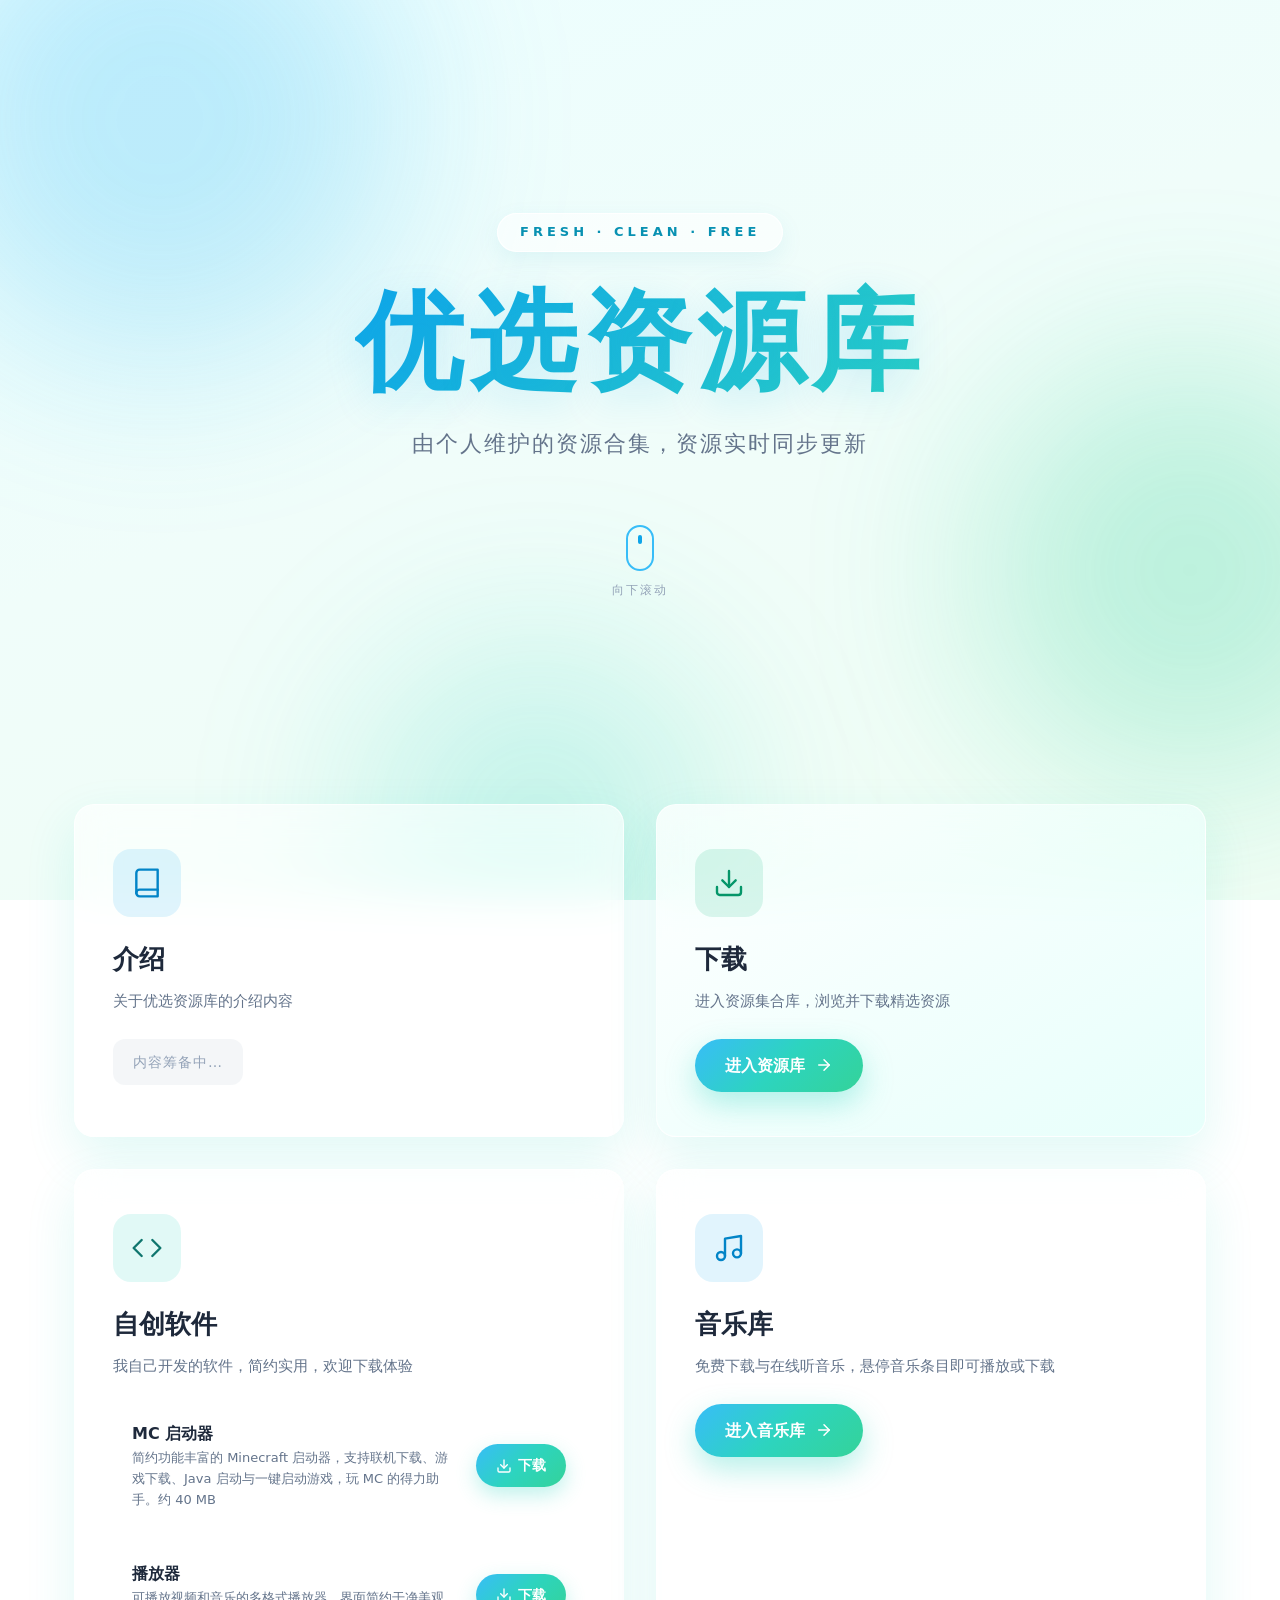
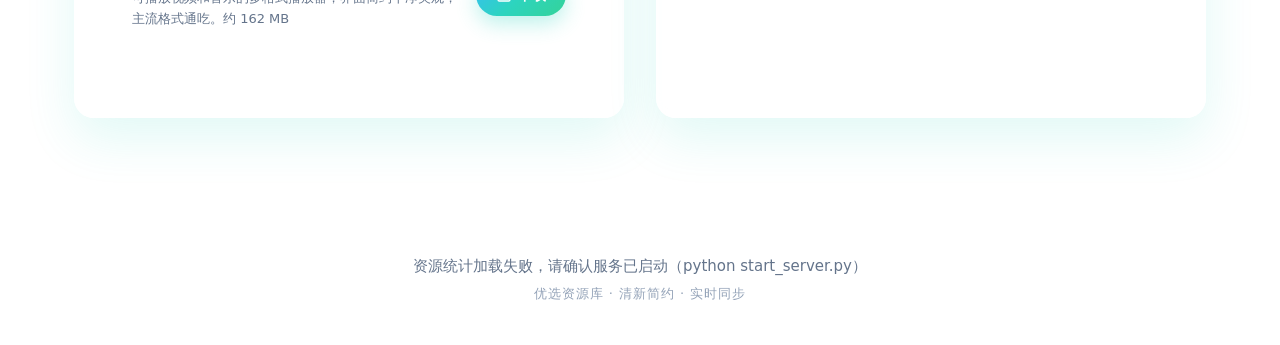
==== index.html @ d9711031 "Add website source and NovaLauncher installer" ====
<!DOCTYPE html>
<html lang="zh-CN">
<head>
<meta charset="utf-8">
<meta name="viewport" content="width=device-width, initial-scale=1">
<title>优选资源库 - 精选软件 · 系统工具 · 游戏资源，一站下载</title>
<link rel="stylesheet" href="assets/css/style.css">
</head>
<body class="page-home">

<!-- 滚动进度条 -->
<div class="scroll-progress" id="scrollProgress"></div>

<!-- 背景光斑（视差） -->
<div class="bg-blobs" id="bgBlobs">
  <div class="blob blob-1"></div>
  <div class="blob blob-2"></div>
  <div class="blob blob-3"></div>
</div>

<!-- ======== Hero 首屏 ======== -->
<header class="hero">
  <div class="hero-inner">
    <p class="hero-badge reveal">FRESH · CLEAN · FREE</p>
    <h1 class="hero-title reveal" data-delay="1">优选资源库</h1>
    <p class="hero-sub reveal" data-delay="2">由个人维护的资源合集，资源实时同步更新</p>
    <div class="hero-mouse reveal" data-delay="3" aria-hidden="true">
      <div class="mouse-body"><div class="mouse-wheel"></div></div>
      <span class="mouse-text">向下滚动</span>
    </div>
  </div>
</header>

<!-- ======== 卡片模块 ======== -->
<main class="cards-section">
  <div class="container">
    <div class="cards-grid">
      <!-- 介绍卡片（占位） -->
      <section class="card glass reveal" data-delay="1">
        <div class="card-icon icon-intro">
          <svg viewBox="0 0 24 24" fill="none" stroke="currentColor" stroke-width="1.8" stroke-linecap="round" stroke-linejoin="round"><path d="M4 19.5A2.5 2.5 0 0 1 6.5 17H20"/><path d="M6.5 2H20v20H6.5A2.5 2.5 0 0 1 4 19.5v-15A2.5 2.5 0 0 1 6.5 2z"/></svg>
        </div>
        <h2>介绍</h2>
        <p class="card-desc">关于优选资源库的介绍内容</p>
        <div class="placeholder-note">内容筹备中…</div>
      </section>

      <!-- 下载卡片 -->
      <section class="card glass card-highlight reveal" data-delay="2">
        <div class="card-icon icon-download">
          <svg viewBox="0 0 24 24" fill="none" stroke="currentColor" stroke-width="1.8" stroke-linecap="round" stroke-linejoin="round"><path d="M21 15v4a2 2 0 0 1-2 2H5a2 2 0 0 1-2-2v-4"/><polyline points="7 10 12 15 17 10"/><line x1="12" y1="15" x2="12" y2="3"/></svg>
        </div>
        <h2>下载</h2>
        <p class="card-desc">进入资源集合库，浏览并下载精选资源</p>
        <a class="btn btn-primary btn-glow" href="library.html">
          进入资源库
          <svg viewBox="0 0 24 24" fill="none" stroke="currentColor" stroke-width="2" stroke-linecap="round" stroke-linejoin="round"><line x1="5" y1="12" x2="19" y2="12"/><polyline points="12 5 19 12 12 19"/></svg>
        </a>
      </section>

      <!-- 自创软件卡片 -->
      <section class="card glass reveal" data-delay="3">
        <div class="card-icon icon-soft">
          <svg viewBox="0 0 24 24" fill="none" stroke="currentColor" stroke-width="1.8" stroke-linecap="round" stroke-linejoin="round"><polyline points="16 18 22 12 16 6"/><polyline points="8 6 2 12 8 18"/></svg>
        </div>
        <h2>自创软件</h2>
        <p class="card-desc">我自己开发的软件，简约实用，欢迎下载体验</p>
        <div class="soft-list">
          <div class="soft-item">
            <div class="soft-info">
              <div class="soft-name">MC 启动器</div>
              <div class="soft-desc">简约功能丰富的 Minecraft 启动器，支持联机下载、游戏下载、Java 启动与一键启动游戏，玩 MC 的得力助手。约 40 MB</div>
            </div>
            <a class="soft-dl" href="/download/自制软件/NovaLauncher_Setup.exe">
              <svg viewBox="0 0 24 24" fill="none" stroke="currentColor" stroke-width="2" stroke-linecap="round" stroke-linejoin="round"><path d="M21 15v4a2 2 0 0 1-2 2H5a2 2 0 0 1-2-2v-4"/><polyline points="7 10 12 15 17 10"/><line x1="12" y1="15" x2="12" y2="3"/></svg>
              下载
            </a>
          </div>
          <div class="soft-item">
            <div class="soft-info">
              <div class="soft-name">播放器</div>
              <div class="soft-desc">可播放视频和音乐的多格式播放器，界面简约干净美观，主流格式通吃。约 162 MB</div>
            </div>
            <a class="soft-dl" href="/download/自制软件/setup.exe">
              <svg viewBox="0 0 24 24" fill="none" stroke="currentColor" stroke-width="2" stroke-linecap="round" stroke-linejoin="round"><path d="M21 15v4a2 2 0 0 1-2 2H5a2 2 0 0 1-2-2v-4"/><polyline points="7 10 12 15 17 10"/><line x1="12" y1="15" x2="12" y2="3"/></svg>
              下载
            </a>
          </div>
        </div>
      </section>

      <!-- 音乐库卡片 -->
      <section class="card glass reveal" data-delay="4">
        <div class="card-icon icon-music">
          <svg viewBox="0 0 24 24" fill="none" stroke="currentColor" stroke-width="1.8" stroke-linecap="round" stroke-linejoin="round"><path d="M9 18V5l12-2v13"/><circle cx="6" cy="18" r="3"/><circle cx="18" cy="16" r="3"/></svg>
        </div>
        <h2>音乐库</h2>
        <p class="card-desc">免费下载与在线听音乐，悬停音乐条目即可播放或下载</p>
        <a class="btn btn-primary btn-glow" href="music.html">
          进入音乐库
          <svg viewBox="0 0 24 24" fill="none" stroke="currentColor" stroke-width="2" stroke-linecap="round" stroke-linejoin="round"><line x1="5" y1="12" x2="19" y2="12"/><polyline points="12 5 19 12 12 19"/></svg>
        </a>
      </section>
    </div>
  </div>
</main>

<!-- ======== 页脚 ======== -->
<footer class="footer reveal">
  <div class="container">
    <p id="footerStats" class="footer-stats">正在读取资源统计…</p>
    <p class="footer-note">优选资源库 · 清新简约 · 实时同步</p>
  </div>
</footer>

<script src="assets/js/api.js"></script>
<script src="assets/js/main.js"></script>
</body>
</html>
---- assets/css/style.css ----
/* ---------- 独立鼠标光标（MC 像素风格） ---------- */
body {
  cursor: url("../cursors/site-default.ico") 1 1, default;
}
a, button, .btn, .res-card, .inner-file, .folder-dir-link, .nav-back,
input, select, textarea, [role="button"] {
  cursor: url("../cursors/site-pointer.ico") 6 1, pointer;
}

/* ============================================================
   优选资源库 - 全局样式
   清新风格：青蓝→薄荷绿渐变 / 玻璃拟态 / 圆角柔和阴影
   ============================================================ */

:root {
  --c-primary: #0ea5e9;      /* 青蓝 */
  --c-mint: #10b981;         /* 薄荷绿 */
  --c-accent: #2dd4bf;
  --c-bg: #f0fdfa;
  --c-text: #1e293b;
  --c-text-soft: #64748b;
  --c-text-faint: #94a3b8;
  --grad-main: linear-gradient(135deg, #38bdf8 0%, #2dd4bf 50%, #34d399 100%);
  --grad-hero: linear-gradient(135deg, #0ea5e9, #2dd4bf, #34d399);
  --radius: 20px;
  --shadow-card: 0 20px 50px rgba(45, 212, 191, 0.14);
  --shadow-hover: 0 28px 60px rgba(14, 165, 233, 0.20);
  --glass-bg: rgba(255, 255, 255, 0.66);
  --glass-border: rgba(255, 255, 255, 0.72);
}

* { margin: 0; padding: 0; box-sizing: border-box; }

html { scroll-behavior: smooth; }

body {
  font-family: "PingFang SC", "Microsoft YaHei", "Segoe UI", system-ui, -apple-system, sans-serif;
  background: linear-gradient(160deg, #ecfeff 0%, #f0fdfa 45%, #f0fdf4 100%);
  background-attachment: fixed;
  color: var(--c-text);
  line-height: 1.6;
  min-height: 100vh;
  overflow-x: hidden;
}

.container { max-width: 1180px; margin: 0 auto; padding: 0 24px; }

/* ---------- 滚动进度条 ---------- */
.scroll-progress {
  position: fixed; top: 0; left: 0; height: 4px; width: 0%;
  background: var(--grad-main); z-index: 9999;
  border-radius: 0 4px 4px 0;
  transition: width .08s linear;
}

/* ---------- 背景光斑（视差） ---------- */
.bg-blobs { position: fixed; inset: 0; z-index: -1; overflow: hidden; pointer-events: none; }
.bg-blobs-dim { opacity: .55; }
.blob {
  position: absolute; border-radius: 50%;
  filter: blur(90px); opacity: .55;
  transition: transform .3s ease-out;
  will-change: transform;
}
.blob-1 { width: 480px; height: 480px; background: rgba(56, 189, 248, .5); top: -120px; left: -80px; }
.blob-2 { width: 420px; height: 420px; background: rgba(52, 211, 153, .5); top: 40%; right: -120px; }
.blob-3 { width: 360px; height: 360px; background: rgba(45, 212, 191, .4); bottom: -100px; left: 28%; }

/* ---------- Reveal 滚动动画 ---------- */
.reveal {
  opacity: 0;
  transform: translateY(28px) scale(0.97);
  transition: opacity .8s cubic-bezier(.22, .61, .36, 1),
              transform .8s cubic-bezier(.22, .61, .36, 1);
  will-change: opacity, transform;
}
.reveal.visible { opacity: 1; transform: none; }

/* ---------- 玻璃拟态 ---------- */
.glass {
  background: var(--glass-bg);
  backdrop-filter: blur(20px) saturate(150%);
  -webkit-backdrop-filter: blur(20px) saturate(150%);
  border: 1px solid var(--glass-border);
  border-radius: var(--radius);
  box-shadow: var(--shadow-card);
}

/* ---------- 标签 ---------- */
.tag {
  display: inline-block; padding: 4px 12px; border-radius: 999px;
  font-size: 12px; font-weight: 600; letter-spacing: .5px;
  margin-right: 8px; vertical-align: middle;
}
.tag-category { background: rgba(45, 212, 191, .14); color: #0f766e; }
.tag-type { background: rgba(14, 165, 233, .12); color: #0369a1; }

/* ============================================================
   主页
   ============================================================ */
.hero {
  min-height: 86vh;
  display: flex; align-items: center; justify-content: center;
  text-align: center;
  padding: 80px 24px 40px;
  position: relative;
}
.hero-inner { max-width: 900px; }

.hero-badge {
  display: inline-block; font-size: 13px; font-weight: 700;
  letter-spacing: 4px; color: #0891b2;
  background: rgba(255, 255, 255, .6); border: 1px solid rgba(255, 255, 255, .9);
  padding: 8px 22px; border-radius: 999px; margin-bottom: 28px;
  box-shadow: 0 8px 24px rgba(8, 145, 178, .08);
}

.hero-title {
  font-size: clamp(52px, 10vw, 108px);
  font-weight: 900;
  letter-spacing: 6px;
  line-height: 1.15;
  background: var(--grad-hero);
  background-size: 220% 220%;
  -webkit-background-clip: text;
  background-clip: text;
  color: transparent;
  animation: gradientFlow 6s ease infinite;
  text-shadow: 0 10px 40px rgba(14, 165, 233, .18);
}
@keyframes gradientFlow {
  0%, 100% { background-position: 0% 50%; }
  50% { background-position: 100% 50%; }
}

.hero-sub {
  margin-top: 22px; font-size: clamp(16px, 2.6vw, 22px);
  color: var(--c-text-soft); font-weight: 400; letter-spacing: 2px;
}

/* 鼠标滚动指示 */
.hero-mouse { margin-top: 64px; display: flex; flex-direction: column; align-items: center; gap: 10px; }
.mouse-body {
  width: 28px; height: 46px; border: 2px solid #38bdf8; border-radius: 16px;
  display: flex; justify-content: center; padding-top: 8px;
  animation: breathe 2.4s ease-in-out infinite;
}
.mouse-wheel {
  width: 4px; height: 9px; border-radius: 4px; background: var(--c-primary);
  animation: wheelDrop 1.6s ease-in-out infinite;
}
.mouse-text { font-size: 12px; color: var(--c-text-faint); letter-spacing: 2px; }
@keyframes wheelDrop {
  0% { transform: translateY(0); opacity: 1; }
  70% { transform: translateY(12px); opacity: 0; }
  100% { transform: translateY(0); opacity: 0; }
}
@keyframes breathe {
  0%, 100% { transform: translateY(0); }
  50% { transform: translateY(7px); }
}

/* ---------- 卡片模块 ---------- */
.cards-section { padding: 30px 0 90px; }
.cards-grid {
  display: grid; grid-template-columns: repeat(2, 1fr);
  gap: 32px;
}
.cards-grid-small { grid-template-columns: repeat(4, 1fr); gap: 22px; }

.card {
  padding: 44px 38px;
  display: flex; flex-direction: column; align-items: flex-start;
  transition: transform .35s cubic-bezier(.22, .61, .36, 1), box-shadow .35s;
}
.card:hover { transform: translateY(-10px); box-shadow: var(--shadow-hover); }
.card-highlight {
  background: linear-gradient(150deg, rgba(255,255,255,.78), rgba(224,255,250,.78));
}
.card-icon {
  width: 68px; height: 68px; border-radius: 18px;
  display: flex; align-items: center; justify-content: center;
  margin-bottom: 22px;
}
.card-icon svg { width: 32px; height: 32px; }
.icon-intro { background: rgba(14, 165, 233, .12); color: #0284c7; }
.icon-download { background: rgba(16, 185, 129, .14); color: #059669; }

.card h2 { font-size: 26px; font-weight: 800; margin-bottom: 8px; }
.card-desc { color: var(--c-text-soft); font-size: 15px; margin-bottom: 26px; }
.placeholder-note {
  padding: 12px 20px; border-radius: 12px;
  background: rgba(148, 163, 184, .10); color: var(--c-text-faint);
  font-size: 14px; letter-spacing: 1px;
}

/* ---------- 按钮 ---------- */
.btn {
  display: inline-flex; align-items: center; gap: 10px;
  padding: 14px 30px; border-radius: 999px;
  font-size: 16px; font-weight: 700; text-decoration: none;
  cursor: pointer; border: none; transition: all .3s;
}
.btn svg { width: 18px; height: 18px; }
.btn-primary {
  background: var(--grad-main); color: #fff;
  box-shadow: 0 12px 30px rgba(45, 212, 191, .35);
}
.btn-primary:hover { transform: translateY(-2px); box-shadow: 0 16px 38px rgba(45, 212, 191, .45); }
.btn-primary:active { transform: translateY(0); }
.btn-secondary {
  background: rgba(255,255,255,.65);
  color: #0f766e;
  border: 1px solid rgba(15,118,110,.35);
}
.btn-secondary:hover {
  background: rgba(45,212,191,.12);
  border-color: rgba(15,118,110,.6);
  transform: translateY(-2px);
}

/* 下载按钮发光/涟漪 */
.btn-glow { position: relative; overflow: hidden; }
.btn-glow::after {
  content: ""; position: absolute; inset: 0;
  background: linear-gradient(120deg, transparent 30%, rgba(255,255,255,.35) 50%, transparent 70%);
  transform: translateX(-120%);
  transition: transform .6s;
}
.btn-glow:hover::after { transform: translateX(120%); }

/* ---------- 自创软件卡片 ---------- */
.icon-soft { background: rgba(45, 212, 191, .14); color: #0f766e; }
.icon-music { background: rgba(14, 165, 233, .12); color: #0284c7; }

.soft-list { display: flex; flex-direction: column; gap: 16px; width: 100%; margin-bottom: 26px; }
.soft-item {
  display: flex; align-items: center; gap: 16px;
  padding: 16px 18px; border-radius: 16px;
  background: rgba(255, 255, 255, .6); border: 1px solid rgba(255, 255, 255, .85);
  transition: all .25s;
}
.soft-item:hover { transform: translateY(-4px); box-shadow: 0 12px 28px rgba(45, 212, 191, .16); border-color: rgba(45, 212, 191, .5); }
.soft-info { flex: 1; min-width: 0; }
.soft-name { font-size: 16px; font-weight: 800; }
.soft-desc { font-size: 13px; color: var(--c-text-soft); margin-top: 2px; line-height: 1.6; }
.soft-dl {
  display: inline-flex; align-items: center; gap: 6px; flex-shrink: 0;
  padding: 10px 20px; border-radius: 999px;
  background: var(--grad-main); color: #fff;
  font-size: 14px; font-weight: 700; text-decoration: none;
  box-shadow: 0 8px 20px rgba(45, 212, 191, .3);
  transition: all .3s;
}
.soft-dl:hover { transform: translateY(-2px); box-shadow: 0 12px 28px rgba(45, 212, 191, .42); }
.soft-dl svg { width: 16px; height: 16px; }

/* ---------- 页脚 ---------- */
.footer { padding: 46px 0 40px; text-align: center; }
.footer-stats { font-size: 15px; color: var(--c-text-soft); margin-bottom: 6px; }
.footer-stats strong { color: var(--c-primary); font-size: 18px; }
.footer-note { font-size: 13px; color: var(--c-text-faint); letter-spacing: 1px; }

/* ============================================================
   集合库 & 详情页
   ============================================================ */
.topnav { position: sticky; top: 14px; z-index: 100; margin: 16px auto 0; max-width: 1180px; width: calc(100% - 48px); border-radius: 18px; }
.nav-inner { display: flex; align-items: center; justify-content: space-between; padding: 14px 24px; }
.brand { font-size: 19px; font-weight: 800; text-decoration: none; color: transparent; background: var(--grad-hero); -webkit-background-clip: text; background-clip: text; }
.nav-back { display: inline-flex; align-items: center; gap: 6px; color: var(--c-text-soft); text-decoration: none; font-size: 14px; font-weight: 600; transition: color .25s; }
.nav-back:hover { color: var(--c-primary); }
.nav-back svg { width: 16px; height: 16px; }

.page-main { padding: 40px 24px 80px; }
.page-head { text-align: center; margin-bottom: 32px; }
.page-head h1 { font-size: clamp(30px, 5vw, 44px); font-weight: 900; letter-spacing: 2px; background: var(--grad-hero); -webkit-background-clip: text; background-clip: text; color: transparent; }
.page-sub { color: var(--c-text-soft); font-size: 15px; margin-top: 8px; }

/* ---------- 搜索框 ---------- */
.search-bar {
  display: flex; align-items: center; gap: 12px;
  max-width: 620px; margin: 0 auto 44px;
  padding: 14px 20px; border-radius: 999px;
  transition: box-shadow .3s, border-color .3s;
}
.search-bar:focus-within { box-shadow: 0 14px 36px rgba(45, 212, 191, .18); }
.search-bar svg { width: 20px; height: 20px; color: var(--c-text-faint); flex-shrink: 0; }
.search-bar input {
  flex: 1; border: none; outline: none; background: transparent;
  font-size: 15px; color: var(--c-text);
}
.search-bar input::placeholder { color: var(--c-text-faint); }
.search-count { font-size: 13px; color: var(--c-text-faint); white-space: nowrap; }

/* ---------- 分类分区 ---------- */
.category-section { margin-bottom: 48px; }
.category-title {
  display: flex; align-items: center; gap: 12px;
  font-size: 22px; font-weight: 800; margin-bottom: 20px;
}
.category-title::before {
  content: ""; width: 8px; height: 26px; border-radius: 8px;
  background: var(--grad-main);
}
.category-count { font-size: 13px; font-weight: 600; color: var(--c-text-faint); background: rgba(148,163,184,.12); padding: 3px 12px; border-radius: 999px; }

/* ---------- 资源卡片 ---------- */
.res-card {
  display: flex; flex-direction: column;
  padding: 24px 22px; border-radius: 18px;
  text-decoration: none; color: var(--c-text);
  background: var(--glass-bg);
  backdrop-filter: blur(16px) saturate(140%);
  -webkit-backdrop-filter: blur(16px) saturate(140%);
  border: 1px solid var(--glass-border);
  box-shadow: 0 8px 24px rgba(45, 212, 191, .08);
  transition: transform .3s cubic-bezier(.22, .61, .36, 1), box-shadow .3s;
  min-height: 180px;
}
.res-card:hover { transform: translateY(-8px); box-shadow: var(--shadow-hover); }
.res-card-name { font-size: 16.5px; font-weight: 800; margin-bottom: 8px; word-break: break-all; }
.res-card-desc { font-size: 13.5px; color: var(--c-text-soft); flex: 1; margin-bottom: 16px; }
.res-card-foot { display: flex; align-items: center; justify-content: space-between; gap: 10px; }
.res-size { font-size: 13px; font-weight: 700; color: var(--c-primary); }
.res-meta { display: flex; gap: 8px; flex-wrap: wrap; }
.res-meta .tag { margin: 0; }

/* 文件夹卡片小标 */
.res-kind { font-size: 12px; color: #0f766e; background: rgba(45,212,191,.12); padding: 3px 10px; border-radius: 999px; font-weight: 600; }

/* ---------- 加载中 / 空状态 ---------- */
/* 通用：hidden 属性优先于任何 display 样式，保证加载/空状态提示可正确隐藏 */
[hidden] { display: none !important; }

.loading-wrap { display: flex; flex-direction: column; align-items: center; gap: 16px; padding: 80px 0; color: var(--c-text-soft); }
.spinner {
  width: 44px; height: 44px; border-radius: 50%;
  border: 4px solid rgba(45, 212, 191, .2);
  border-top-color: var(--c-primary);
  animation: spin 0.9s linear infinite;
}
@keyframes spin { to { transform: rotate(360deg); } }

.empty-state { text-align: center; padding: 70px 0; }
.empty-icon { width: 72px; height: 72px; margin: 0 auto 18px; border-radius: 50%; background: rgba(148,163,184,.12); display: flex; align-items: center; justify-content: center; }
.empty-icon svg { width: 34px; height: 34px; color: var(--c-text-faint); }
.empty-title { font-size: 20px; font-weight: 800; margin-bottom: 6px; }
.empty-sub { color: var(--c-text-soft); font-size: 14px; margin-bottom: 22px; }

/* ============================================================
   详情页
   ============================================================ */
.detail-card { padding: 44px 48px; }
.detail-head { margin-bottom: 28px; }
.detail-head h1 { font-size: clamp(26px, 4vw, 36px); font-weight: 900; margin: 14px 0 10px; word-break: break-all; }
.detail-desc { color: var(--c-text-soft); font-size: 16px; }

.detail-meta {
  display: grid; grid-template-columns: repeat(4, 1fr); gap: 16px;
  padding: 22px 0; border-top: 1px dashed rgba(148,163,184,.3); border-bottom: 1px dashed rgba(148,163,184,.3);
  margin-bottom: 26px;
}
.meta-item { display: flex; flex-direction: column; gap: 4px; }
.meta-label { font-size: 12px; color: var(--c-text-faint); letter-spacing: 1px; }
.meta-value { font-size: 15px; font-weight: 700; }
.meta-path { font-size: 12.5px; font-weight: 500; color: var(--c-text-soft); word-break: break-all; }

.detail-intro { font-size: 15px; color: var(--c-text); line-height: 1.9; margin-bottom: 34px; }
.detail-intro p { margin-bottom: 10px; }

.download-zone {
  display: flex; align-items: center; gap: 20px; flex-wrap: wrap;
  padding: 26px; border-radius: 18px;
  background: linear-gradient(135deg, rgba(56,189,248,.10), rgba(52,211,153,.10));
  border: 1px solid rgba(45, 212, 191, .25);
  margin-bottom: 30px;
}
.download-zone .btn { font-size: 17px; padding: 16px 36px; }
.download-size { font-size: 14px; color: var(--c-text-soft); }
.download-size strong { color: var(--c-primary); font-size: 17px; }
.folder-dir-link { font-size: 14px; color: var(--c-primary); font-weight: 600; text-decoration: none; border-bottom: 2px solid rgba(14,165,233,.25); }

.section-title { font-size: 20px; font-weight: 800; margin: 10px 0 20px; }
.section-subtitle { font-size: 17px; font-weight: 800; margin-bottom: 8px; }
.inner-hint { font-size: 13px; color: var(--c-text-faint); margin-bottom: 16px; }

.inner-files { display: flex; flex-direction: column; gap: 10px; }
.inner-file {
  display: flex; align-items: center; justify-content: space-between; gap: 14px;
  padding: 12px 18px; border-radius: 14px;
  background: rgba(255,255,255,.55); border: 1px solid rgba(255,255,255,.85);
  text-decoration: none; color: var(--c-text); transition: all .25s;
}
.inner-file:hover { transform: translateX(6px); box-shadow: 0 8px 20px rgba(45,212,191,.14); border-color: rgba(45,212,191,.5); }
.inner-file-name { font-weight: 600; font-size: 14.5px; word-break: break-all; }
.inner-file-meta { display: flex; align-items: center; gap: 12px; flex-shrink: 0; }
.inner-file-size { font-size: 13px; color: var(--c-text-faint); }
.inner-file-dl { font-size: 13px; font-weight: 700; color: var(--c-primary); }

/* ============================================================
   音乐库
   ============================================================ */
.music-hint { text-align: center; color: var(--c-text-faint); font-size: 13px; margin: -18px 0 34px; letter-spacing: 1px; }
.music-list { display: flex; flex-direction: column; gap: 12px; max-width: 760px; margin: 0 auto; }
.music-item {
  position: relative;
  display: flex; align-items: center; gap: 16px;
  padding: 16px 20px; border-radius: 16px;
  background: var(--glass-bg);
  backdrop-filter: blur(16px) saturate(140%);
  -webkit-backdrop-filter: blur(16px) saturate(140%);
  border: 1px solid var(--glass-border);
  box-shadow: 0 8px 24px rgba(45, 212, 191, .08);
  transition: transform .3s cubic-bezier(.22, .61, .36, 1), box-shadow .3s, border-color .3s, background .3s;
}
.music-item:hover { transform: translateY(-6px); box-shadow: var(--shadow-hover); border-color: rgba(45, 212, 191, .45); }
.music-item.playing {
  border-color: rgba(45, 212, 191, .65);
  background: linear-gradient(135deg, rgba(56, 189, 248, .12), rgba(52, 211, 153, .12));
}
.music-cover {
  width: 52px; height: 52px; border-radius: 14px; flex-shrink: 0;
  display: flex; align-items: center; justify-content: center;
  background: linear-gradient(135deg, rgba(56, 189, 248, .18), rgba(52, 211, 153, .18));
  color: var(--c-primary);
}
.music-cover svg { width: 26px; height: 26px; }
.music-info { flex: 1; min-width: 0; }
.music-name { font-size: 16px; font-weight: 800; word-break: break-all; }
.music-size { font-size: 13px; color: var(--c-text-faint); margin-top: 2px; }
.music-actions {
  display: flex; align-items: center; gap: 10px; flex-shrink: 0;
  opacity: 0; transform: translateX(14px);
  transition: opacity .3s, transform .3s;
}
.music-item:hover .music-actions,
.music-item.playing .music-actions { opacity: 1; transform: none; }
.music-btn {
  display: inline-flex; align-items: center; justify-content: center;
  width: 44px; height: 44px; border-radius: 50%;
  border: none; cursor: pointer; text-decoration: none;
  transition: all .3s;
}
.music-btn svg { width: 20px; height: 20px; }
.music-play {
  background: var(--grad-main); color: #fff;
  box-shadow: 0 10px 24px rgba(45, 212, 191, .4);
}
.music-play:hover { transform: scale(1.08); box-shadow: 0 14px 30px rgba(45, 212, 191, .5); }
.music-dl {
  background: rgba(255, 255, 255, .8); color: #0f766e;
  border: 1px solid rgba(15, 118, 110, .35);
}
.music-dl:hover { transform: scale(1.08); background: rgba(45, 212, 191, .14); }

/* 底部迷你播放器 */
.music-player-bar {
  position: fixed; left: 50%; bottom: 24px; transform: translateX(-50%);
  z-index: 200; width: min(680px, calc(100% - 32px));
  display: flex; align-items: center; gap: 14px;
  padding: 14px 20px; border-radius: 18px;
  background: rgba(255, 255, 255, .85);
  backdrop-filter: blur(20px) saturate(150%);
  -webkit-backdrop-filter: blur(20px) saturate(150%);
  border: 1px solid rgba(255, 255, 255, .9);
  box-shadow: 0 24px 60px rgba(14, 165, 233, .22);
}
.music-player-name {
  font-size: 14px; font-weight: 700; color: var(--c-text);
  max-width: 180px; overflow: hidden; text-overflow: ellipsis; white-space: nowrap;
  flex-shrink: 0;
}
.music-player-bar audio { flex: 1; height: 40px; min-width: 0; }
.music-player-close {
  flex-shrink: 0; width: 32px; height: 32px; border-radius: 50%;
  border: none; background: rgba(148, 163, 184, .14); color: var(--c-text-soft);
  cursor: pointer; display: inline-flex; align-items: center; justify-content: center;
  transition: all .25s;
}
.music-player-close:hover { background: rgba(148, 163, 184, .28); }
.music-player-close svg { width: 16px; height: 16px; }

/* ---------- 响应式 ---------- */
@media (max-width: 900px) {
  .cards-grid { grid-template-columns: 1fr; }
  .cards-grid-small { grid-template-columns: repeat(2, 1fr); }
  .detail-meta { grid-template-columns: repeat(2, 1fr); }
  .detail-card { padding: 30px 24px; }
}
@media (max-width: 560px) {
  .cards-grid-small { grid-template-columns: 1fr; }
  .hero { min-height: 78vh; }
  .hero-title { letter-spacing: 2px; }
  .container { padding: 0 16px; }
  .topnav { width: calc(100% - 28px); }
}
@media (hover: none) {
  .music-actions { opacity: 1; transform: none; }
}
@media (max-width: 560px) {
  .music-player-name { display: none; }
}
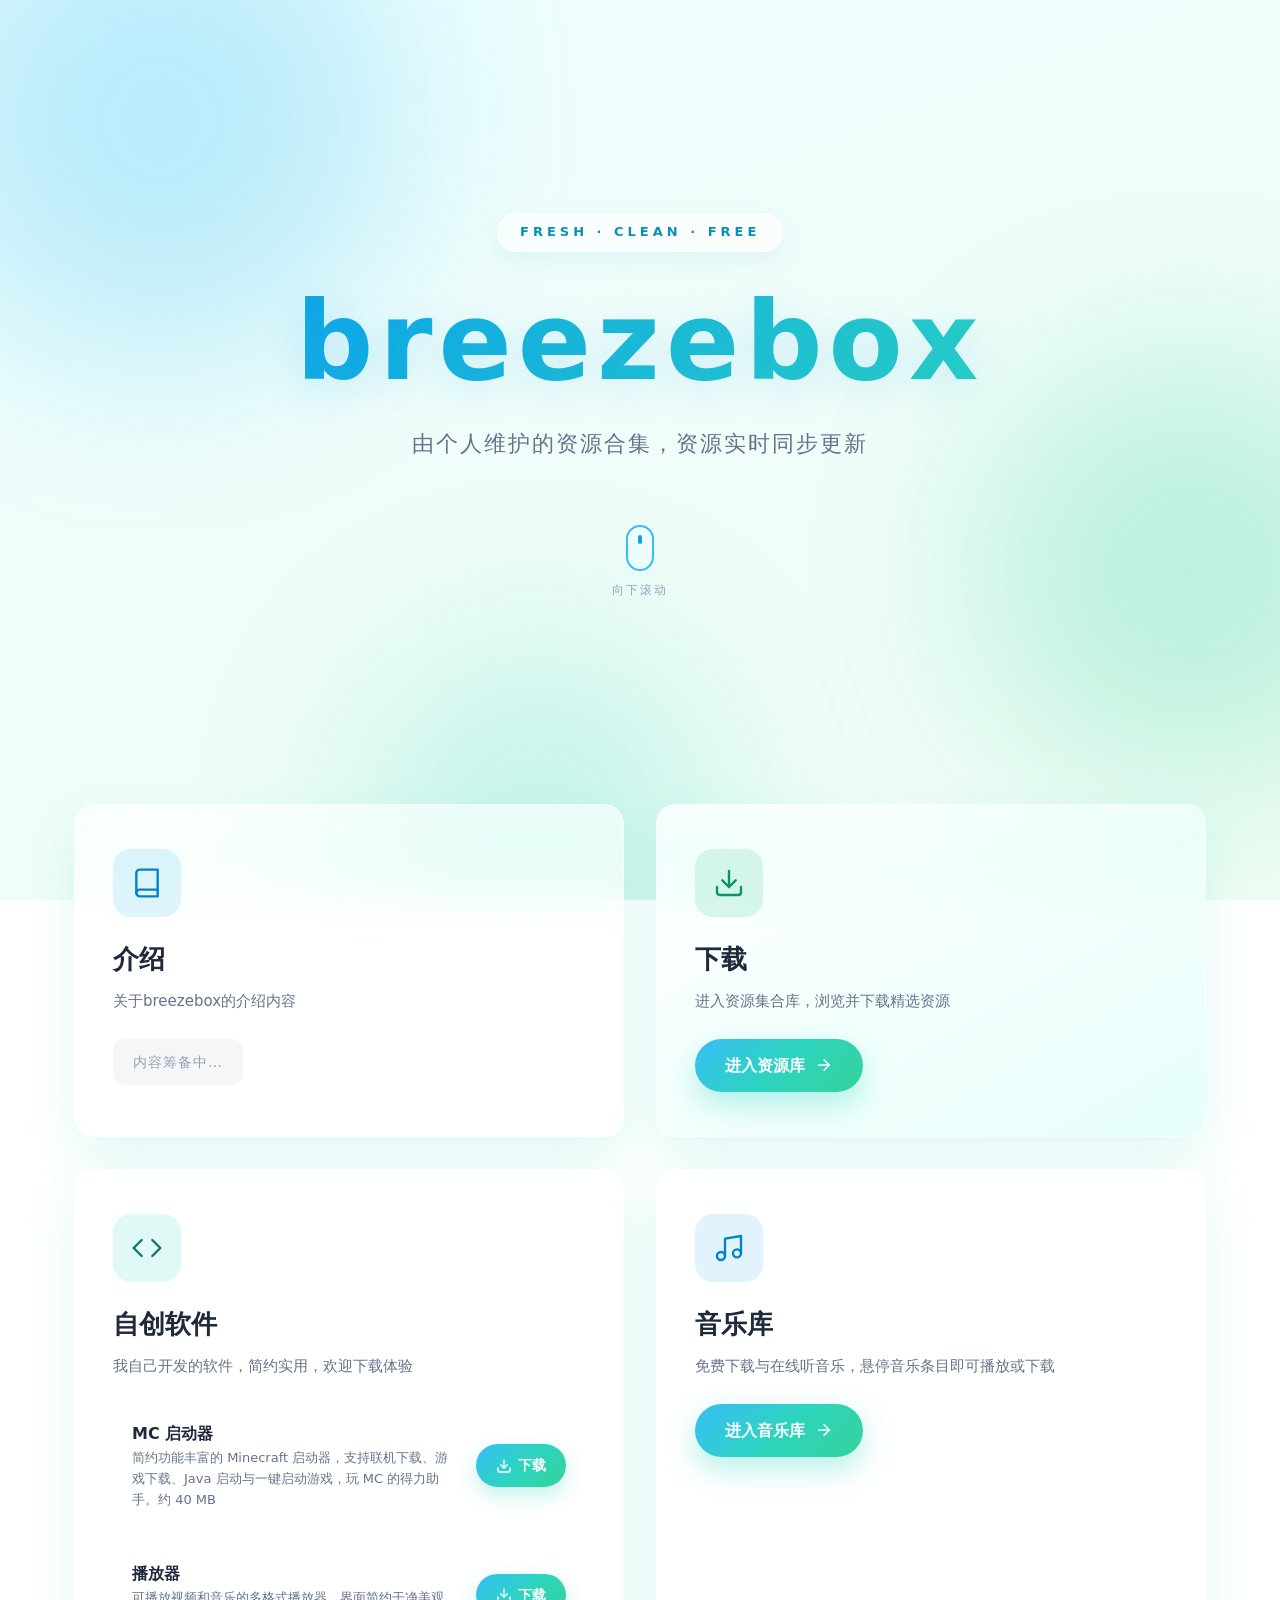
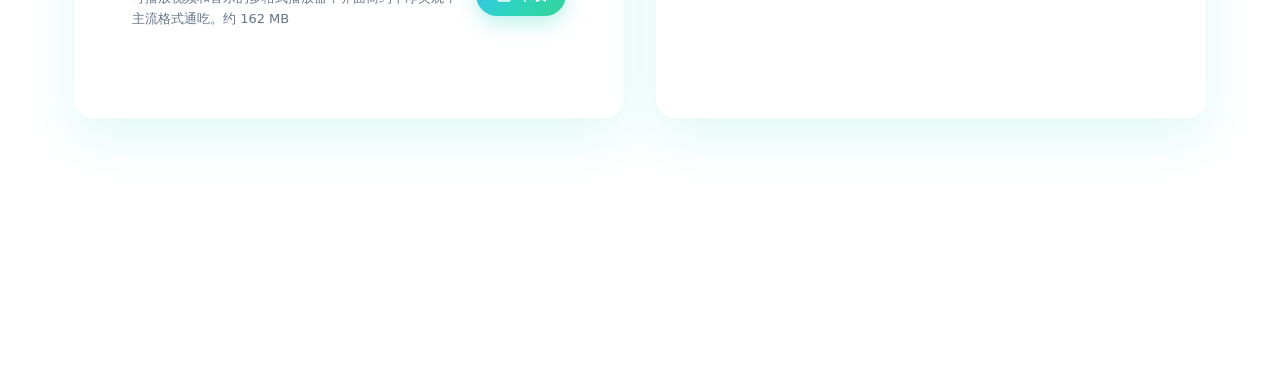
==== commit 1ca3dc67: "静态化改造：去除后端依赖，支持 GitHub Pages 部署" ====
--- a/index.html
+++ b/index.html
@@ -1,9 +1,9 @@
-<!DOCTYPE html>
+﻿<!DOCTYPE html>
 <html lang="zh-CN">
 <head>
 <meta charset="utf-8">
 <meta name="viewport" content="width=device-width, initial-scale=1">
-<title>优选资源库 - 精选软件 · 系统工具 · 游戏资源，一站下载</title>
+<title>breezebox - 精选软件 · 系统工具 · 游戏资源，一站下载</title>
 <link rel="stylesheet" href="assets/css/style.css">
 </head>
 <body class="page-home">
@@ -22,7 +22,7 @@
 <header class="hero">
   <div class="hero-inner">
     <p class="hero-badge reveal">FRESH · CLEAN · FREE</p>
-    <h1 class="hero-title reveal" data-delay="1">优选资源库</h1>
+    <h1 class="hero-title reveal" data-delay="1">breezebox</h1>
     <p class="hero-sub reveal" data-delay="2">由个人维护的资源合集，资源实时同步更新</p>
     <div class="hero-mouse reveal" data-delay="3" aria-hidden="true">
       <div class="mouse-body"><div class="mouse-wheel"></div></div>
@@ -41,7 +41,7 @@
           <svg viewBox="0 0 24 24" fill="none" stroke="currentColor" stroke-width="1.8" stroke-linecap="round" stroke-linejoin="round"><path d="M4 19.5A2.5 2.5 0 0 1 6.5 17H20"/><path d="M6.5 2H20v20H6.5A2.5 2.5 0 0 1 4 19.5v-15A2.5 2.5 0 0 1 6.5 2z"/></svg>
         </div>
         <h2>介绍</h2>
-        <p class="card-desc">关于优选资源库的介绍内容</p>
+        <p class="card-desc">关于breezebox的介绍内容</p>
         <div class="placeholder-note">内容筹备中…</div>
       </section>
 
@@ -71,7 +71,7 @@
               <div class="soft-name">MC 启动器</div>
               <div class="soft-desc">简约功能丰富的 Minecraft 启动器，支持联机下载、游戏下载、Java 启动与一键启动游戏，玩 MC 的得力助手。约 40 MB</div>
             </div>
-            <a class="soft-dl" href="/download/自制软件/NovaLauncher_Setup.exe">
+            <a class="soft-dl" href="downloads/自制软件/NovaLauncher_Setup.exe">
               <svg viewBox="0 0 24 24" fill="none" stroke="currentColor" stroke-width="2" stroke-linecap="round" stroke-linejoin="round"><path d="M21 15v4a2 2 0 0 1-2 2H5a2 2 0 0 1-2-2v-4"/><polyline points="7 10 12 15 17 10"/><line x1="12" y1="15" x2="12" y2="3"/></svg>
               下载
             </a>
@@ -81,7 +81,7 @@
               <div class="soft-name">播放器</div>
               <div class="soft-desc">可播放视频和音乐的多格式播放器，界面简约干净美观，主流格式通吃。约 162 MB</div>
             </div>
-            <a class="soft-dl" href="/download/自制软件/setup.exe">
+            <a class="soft-dl" href="downloads/自制软件/setup.exe">
               <svg viewBox="0 0 24 24" fill="none" stroke="currentColor" stroke-width="2" stroke-linecap="round" stroke-linejoin="round"><path d="M21 15v4a2 2 0 0 1-2 2H5a2 2 0 0 1-2-2v-4"/><polyline points="7 10 12 15 17 10"/><line x1="12" y1="15" x2="12" y2="3"/></svg>
               下载
             </a>
@@ -109,7 +109,7 @@
 <footer class="footer reveal">
   <div class="container">
     <p id="footerStats" class="footer-stats">正在读取资源统计…</p>
-    <p class="footer-note">优选资源库 · 清新简约 · 实时同步</p>
+    <p class="footer-note">breezebox · 清新简约 · 实时同步</p>
   </div>
 </footer>
 
--- a/assets/css/style.css
+++ b/assets/css/style.css
@@ -1,4 +1,4 @@
-/* ---------- 独立鼠标光标（MC 像素风格） ---------- */
+﻿/* ---------- 独立鼠标光标（MC 像素风格） ---------- */
 body {
   cursor: url("../cursors/site-default.ico") 1 1, default;
 }
@@ -8,7 +8,7 @@
 }
 
 /* ============================================================
-   优选资源库 - 全局样式
+   breezebox - 全局样式
    清新风格：青蓝→薄荷绿渐变 / 玻璃拟态 / 圆角柔和阴影
    ============================================================ */
 
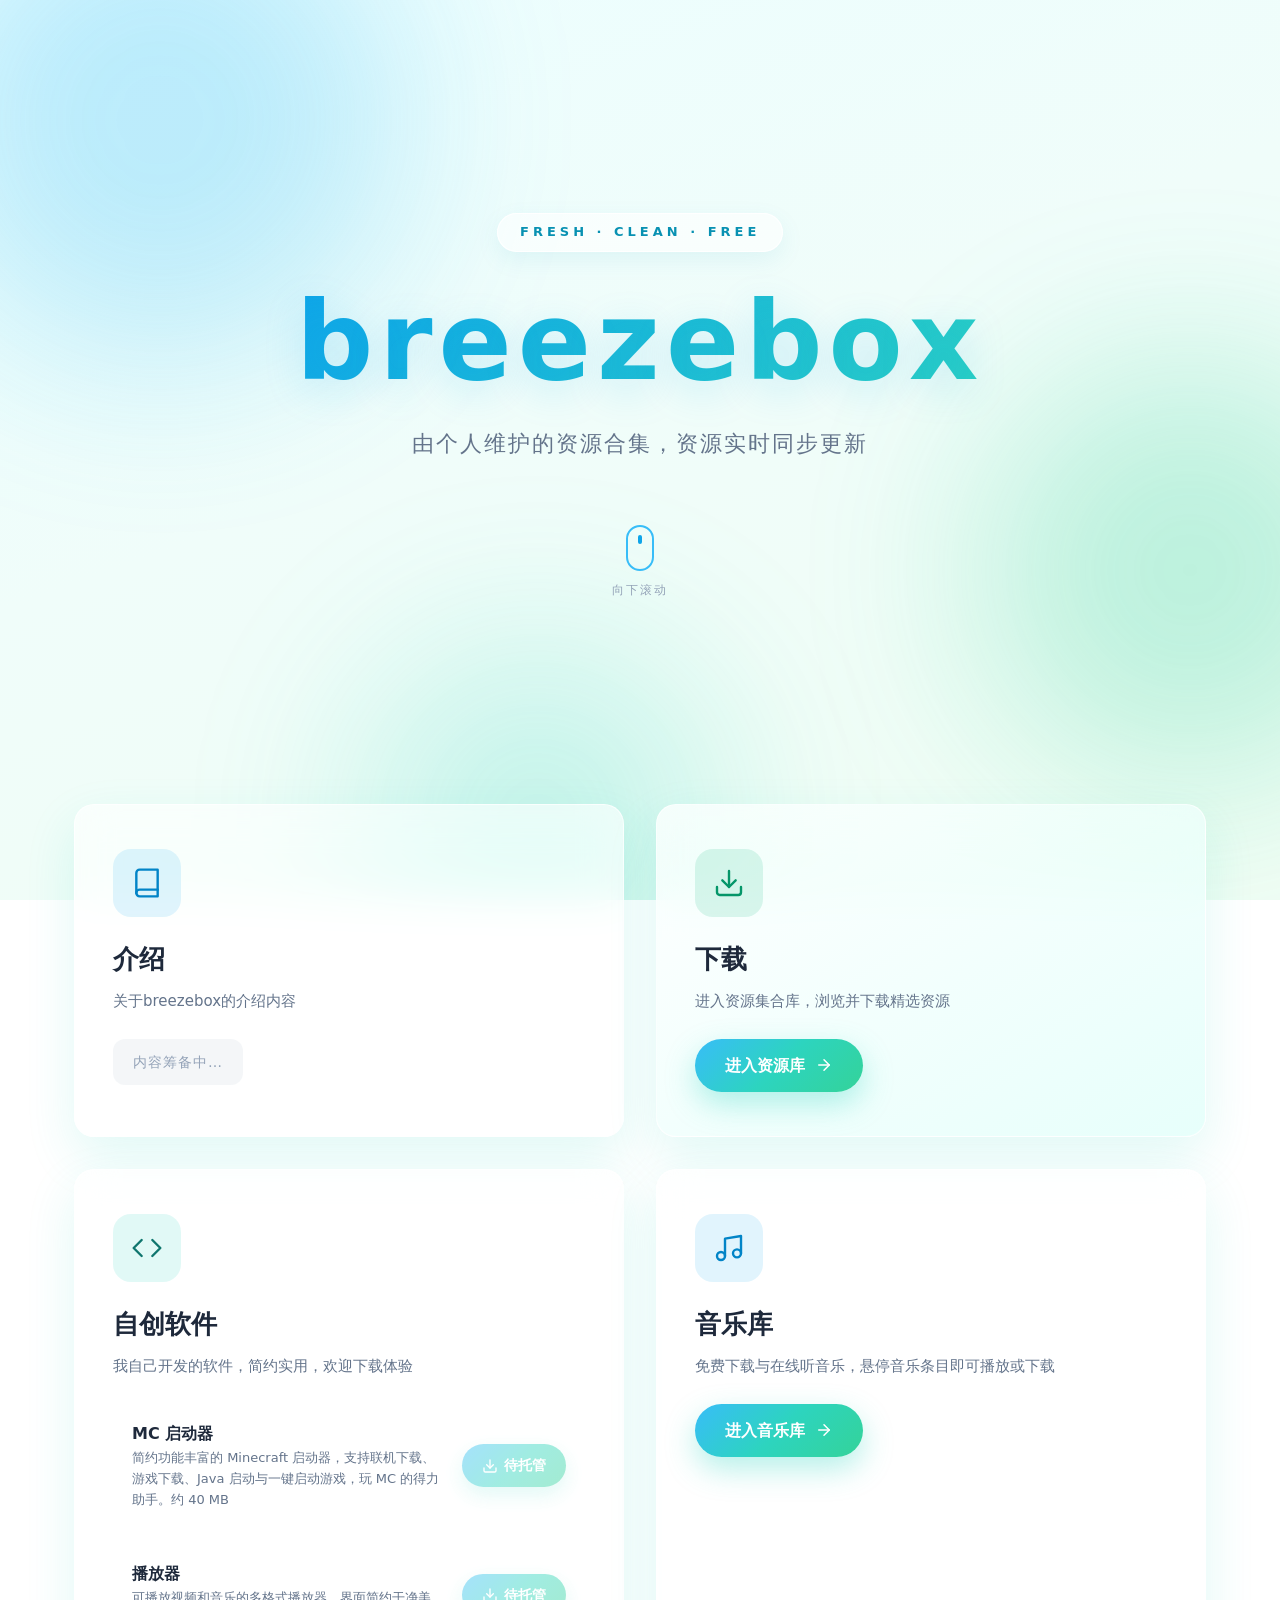
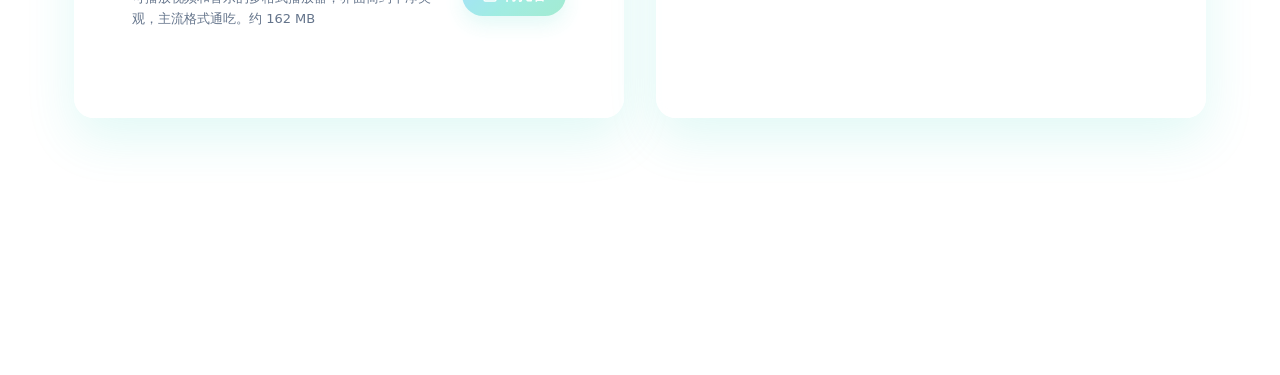
==== commit ebd5fbee: "fix: netdisk external links and pending-host fallback to stop 404" ====
--- a/index.html
+++ b/index.html
@@ -1,4 +1,4 @@
-﻿<!DOCTYPE html>
+<!DOCTYPE html>
 <html lang="zh-CN">
 <head>
 <meta charset="utf-8">
@@ -71,9 +71,9 @@
               <div class="soft-name">MC 启动器</div>
               <div class="soft-desc">简约功能丰富的 Minecraft 启动器，支持联机下载、游戏下载、Java 启动与一键启动游戏，玩 MC 的得力助手。约 40 MB</div>
             </div>
-            <a class="soft-dl" href="downloads/自制软件/NovaLauncher_Setup.exe">
+            <a class="soft-dl" data-res-path="自制软件/NovaLauncher_Setup.exe">
               <svg viewBox="0 0 24 24" fill="none" stroke="currentColor" stroke-width="2" stroke-linecap="round" stroke-linejoin="round"><path d="M21 15v4a2 2 0 0 1-2 2H5a2 2 0 0 1-2-2v-4"/><polyline points="7 10 12 15 17 10"/><line x1="12" y1="15" x2="12" y2="3"/></svg>
-              下载
+              <span data-res-label>下载</span>
             </a>
           </div>
           <div class="soft-item">
@@ -81,9 +81,9 @@
               <div class="soft-name">播放器</div>
               <div class="soft-desc">可播放视频和音乐的多格式播放器，界面简约干净美观，主流格式通吃。约 162 MB</div>
             </div>
-            <a class="soft-dl" href="downloads/自制软件/setup.exe">
+            <a class="soft-dl" data-res-path="自制软件/setup.exe">
               <svg viewBox="0 0 24 24" fill="none" stroke="currentColor" stroke-width="2" stroke-linecap="round" stroke-linejoin="round"><path d="M21 15v4a2 2 0 0 1-2 2H5a2 2 0 0 1-2-2v-4"/><polyline points="7 10 12 15 17 10"/><line x1="12" y1="15" x2="12" y2="3"/></svg>
-              下载
+              <span data-res-label>下载</span>
             </a>
           </div>
         </div>
